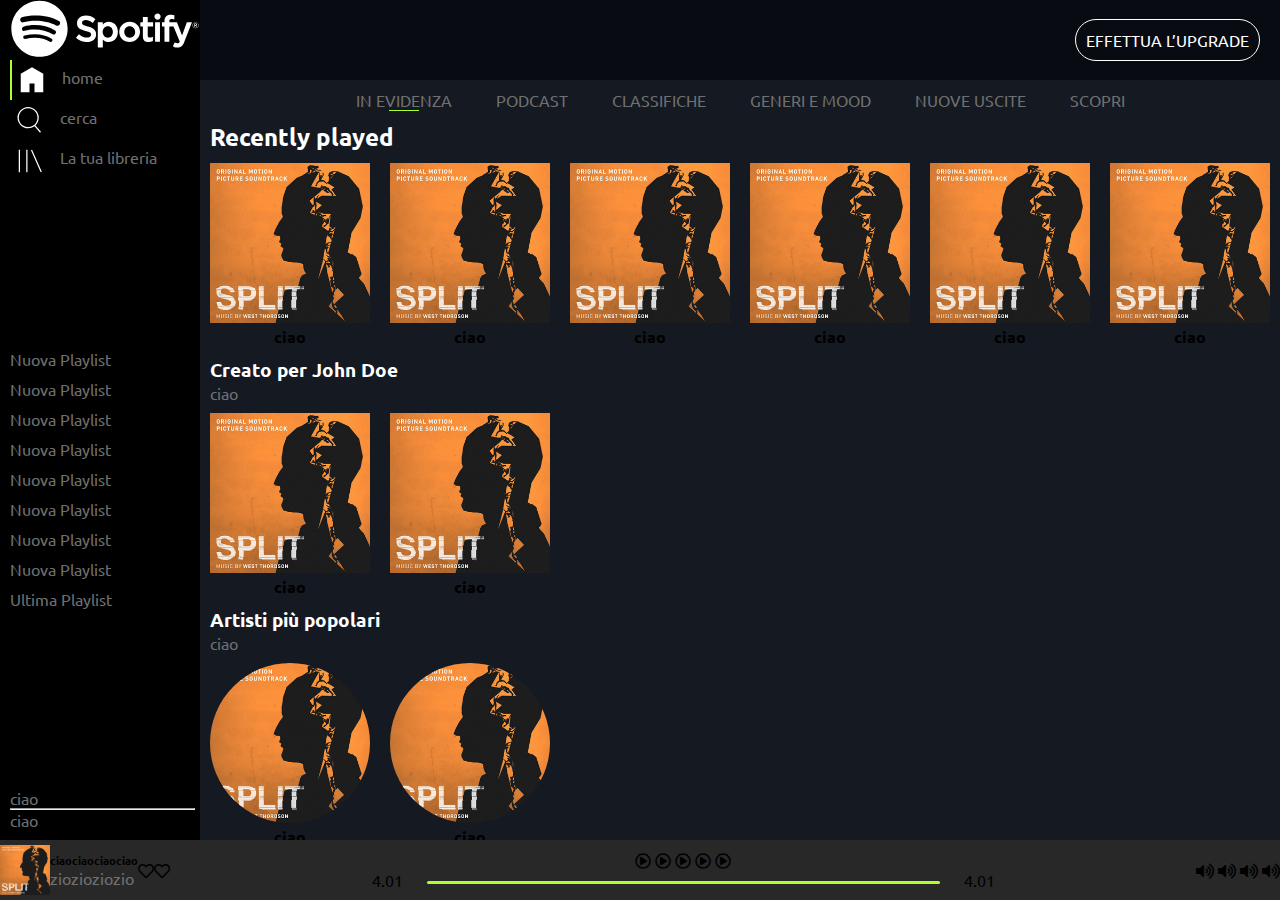
==== index.html @ a80a5cc1 "problem" ====
<!DOCTYPE html>
<html lang="en">
<head>
  <meta charset="UTF-8">
  <meta name="viewport" content="width=device-width, initial-scale=1.0">
  <link rel="preconnect" href="https://fonts.gstatic.com">
  <link href="https://fonts.googleapis.com/css2?family=Ubuntu:wght@300;400;700&display=swap" rel="stylesheet"> 
  <link rel="stylesheet" href="https://cdnjs.cloudflare.com/ajax/libs/font-awesome/5.15.1/css/all.min.css">
  <link rel="stylesheet" href="css/style.css">
  <title>Spotify Boolean</title>
</head>
<body>
  <div class="contenitore">
    <div class="main">

      <!-- box sx-->
        
      <aside class="box sx pad_l_10">

        <!--header box sx-->
        
        <div class="header-box-sx">
          <div class="logo-nav"><img src="img/logo.svg" alt="logobig"></div>
          <div class="logo-nav"><img src="img/logo-small.svg" alt="logomin"></div>
          <div class="logo-nav"><img src="img/home.svg" alt="home"><span class="pad_l_10">home</span></div>
          <div class="logo-nav"><img src="img/search.svg" alt="search"><span class="pad_l_10">cerca</span></div>
          <div class="logo-nav"><img src="img/libreria.svg" alt="libreria"><span class="pad_l_10">La tua libreria</span></div>
        </div>

        <!--main box sx-->
        
        <div class="main-box-sx">
          <ul>
            <li><a href="#"></a>Nuova Playlist</li>
            <li><a href="#"></a>Nuova Playlist</li>
            <li><a href="#"></a>Nuova Playlist</li>
            <li><a href="#"></a>Nuova Playlist</li>
            <li><a href="#"></a>Nuova Playlist</li>
            <li><a href="#"></a>Nuova Playlist</li>
            <li><a href="#"></a>Nuova Playlist</li>
            <li><a href="#"></a>Nuova Playlist</li>
            <li><a href="#"></a>Ultima Playlist</li>

          </ul>
        </div>

        <!--footer box sx-->
        
        <div class="footer-box-sx">
          <p>ciao</p>
          <hr>
          <p>ciao</p>
        </div>
      </aside>

        <!-- box dx-->
        
      <div class="box dx">
        <div class="header-upgrade uppercase">
          <a class="btn-big" href="#">effettua l&rsquo;upgrade</a>
        </div>
        <div class="main-contenuti">
    <!--++++++++++++++++++++++++++++++
          section in evidenza
    ++++++++++++++++++++++++++++++-->
          <section id="in-evidenza">
              <ul class="text-center">
                <li><a class="uppercase" href="#">in evidenza</a></li>
                <li><a class="uppercase" href="#">podcast</a></li>
                <li><a class="uppercase" href="#">classifiche</a></li>
                <li><a class="uppercase" href="#">generi e mood</a></li>
                <li><a class="uppercase" href="#">nuove uscite</a></li>
                <li><a class="uppercase" href="#">scopri</a></li>
              </ul>
          </section>
    <!--++++++++++++++++++++++++++++++
          section recently
    ++++++++++++++++++++++++++++++-->
          <section id="recenti">
            <h2>Recently played</h2>
            <div id="recently">
                <div class="etichetta"><img src="img/split.jpeg" alt="split"><h4 class="text-center">ciao</h4></div>
                <div class="etichetta"><img src="img/split.jpeg" alt="split"><h4 class="text-center">ciao</h4></div>
                <div class="etichetta"><img src="img/split.jpeg" alt="split"><h4 class="text-center">ciao</h4></div>
                <div class="etichetta"><img src="img/split.jpeg" alt="split"><h4 class="text-center">ciao</h4></div>
                <div class="etichetta"><img src="img/split.jpeg" alt="split"><h4 class="text-center">ciao</h4></div>
                <div class="etichetta"><img src="img/split.jpeg" alt="split"><h4 class="text-center">ciao</h4></div>
            </div>
          </section>
    <!--++++++++++++++++++++++++++++++
          section creato per te
    ++++++++++++++++++++++++++++++-->
          <section id="creato">
            <h3>Creato per John Doe</h3>
            <p class="pad_l_10">ciao</p>
            <div id="creato-per-te">
              <div class="customized"><img src="img/split.jpeg" alt="split"><h4 class="text-center">ciao</h4></div>
              <div class="customized"><img src="img/split.jpeg" alt="split"><h4 class="text-center">ciao</h4></div>
            </div>
          </section>
    <!--++++++++++++++++++++++++++++++
          section popolari
    ++++++++++++++++++++++++++++++-->
          <section id="popolari">
            <h3>Artisti più popolari</h3>
            <p class="pad_l_10">ciao</p>
            <div id="piu-popolari">
              <div class="popular"><img src="img/split.jpeg" alt="split"><h4 class="text-center">ciao</h4></div>
              <div class="popular"><img src="img/split.jpeg" alt="split"><h4 class="text-center">ciao</h4></div>
            </div>
          </section>
        </div>
      </div>
    </div>
    <div class="footer">
      <div class="elements">
        <div class="miniature"><img src="img/split.jpeg" alt="splitminiature"></div>
        <div class="miniature"><h6>ciaociaociaociao</h6><p>ziozioziozio</p></div>
        <div class="miniature">
          <span><i class="far fa-heart"></i></span>
          <span><i class="far fa-heart"></i></span>
        </div>
      </div>
      <div class="elements">
        <div id="row-up">
          <audio controls autoplay id="myAudio" loop class="audio">		
            <source src="music/Maria.m4a" type="audio/mpeg">
              Your browser does not support the audio element.
          </audio>
          <span><i class="far fa-play-circle"></i></span>
          <span><i class="far fa-play-circle"></i></span>
          <span><i class="far fa-play-circle"></i></span>
          <span><i class="far fa-play-circle"></i></span>
          <span><i class="far fa-play-circle"></i></span>
        </div>
        <div id="row-down">
          <span>4.01</span>
          <span class="barra"></span>
          <span>4.01</span>
        </div>
      </div>
      <div class="elements">
        <span><i class="fas fa-volume-up"></i></span>
        <span><i class="fas fa-volume-up"></i></span>
        <span><i class="fas fa-volume-up"></i></span>
        <span><i class="fas fa-volume-up"></i></span>
      </div>
    </div>
  </div>
</body>
</html>
---- css/style.css ----
*{
  margin: 0;
  padding: 0;
  box-sizing: border-box;
}

body{
  font-family: 'Ubuntu', sans-serif;
}

h2,
h3{
  padding-left: 10px;
  color: white;
}

p{
  color: #707070;
}

#myAudio{
  display: none;
}

/*classi riutilizzabili*/

.bg-blue{
  background-color: lightskyblue;
}

.bg-green{
  background-color: lightgreen;
}

.uppercase{
  text-transform: uppercase;
}

.text-center{
  text-align: center;
}

.pad_l_10{
  padding-left: 10px;
}

.col_white{
  color: white;
}

/*contenitore*/

.contenitore{
  height: 100vh;
  width: 100%;
  background-color: red;
  overflow: hidden;
}

/*main*/

.main{
  height: calc(100% - 60px);
}

.main:after{
  content: '';
  display: table;
  clear: both;
}

/*box*/

.box{
  width: 200px;
}

.box:last-child{
  width: calc(100% - 200px);
}

.sx,
.dx{
  float: left;
}

/*aside box sx*/

aside{
  display: flex;
  flex-direction: column;
  justify-content: space-between;
  height: 100%;
  background-color: #000000;
  color: #707070
}

.sx ul li{
  padding: 5px 0;
  list-style: none;
}

.main-box-sx{
  min-height: 150px;
  padding-top: 5px;
  padding-bottom: 5px;
}

.main-box-sx ul{
  height: 100%;
  overflow-y: auto;
}

.logo-nav:nth-child(3){
  border-left: 2px solid #adff2f;
}

.logo-nav:not(:first-child)>img{
  width: 30px;
  vertical-align: middle;
  margin: 5px;
}

.logo-nav:nth-child(2){
  display: none;
}

.footer-box-sx{
  padding: 10px 5px 10px 0;
}
/*box dx*/

.dx{
  height: 100%;
  overflow-y: scroll;
}

.header-upgrade{
  height: 80px;
  width: calc(100% - 200px);
  background-color: #080b12;
  text-align: right;
  line-height: 80px;
  position: fixed;
  z-index: 1;

}

.btn-big{
  border-radius: 30px;
  border: 1px solid white;
  padding: 10px;
  margin-right: 20px;
  text-decoration: none;
  color: white;
}

.main-contenuti{
  margin-top: 80px;
  width: 100%;
  background-color: #141922;
}

/*section in evidenza*/

#in-evidenza ul li{
  display: inline-block;
  padding: 10px 20px;
}

#in-evidenza ul li a{
  color: #707070;
  text-decoration: none;
}

#in-evidenza ul li:first-child::after{
  content: "";
  display: block;
  margin: auto;
  width: 30px;
  background-color: #adff2f;
  height: 1px;
}

/*section recently*/

#recently{
  display: flex;
  flex-wrap: wrap;
}

.etichetta{
  padding: 10px;
  width: calc(100% / 6);
}

.etichetta img{
  width: 100%;
}

/*section creato per te*/

#creato-per-te{
  display: flex;
}

.customized{
  width: calc(100% / 6);
  padding: 10px;
}

.customized img{
  width: 100%;
}

/*section popolari*/

#piu-popolari{
  display: flex;
}

.popular{
  width: calc(100% / 6);
  padding: 10px;
}

.popular img{
  width: 100%;
  border-radius: 50%;
}

/*footer*/

.footer{
  height: 60px;
  background-color: #282828;
  width: 100%;
  position: fixed;
  left: 0;
  bottom: 0;
  display: flex;
  justify-content: space-between;
  align-items: center;
}

.elements:first-child{
  display: flex;
  align-items: center;
}

.elements .miniature{
  flex-basis: calc(100% / 3);
  align-items: center;
}

.miniature:first-child,
.miniature:last-child{
  display: flex;
  justify-content: center;
  align-items: center;
}

.elements img{
  width: 50px;
}

.elements:nth-child(2){
  flex-grow: 1;
  text-align: center;
}

#row-up,
#row-down{
  width: 100%;
}

#row-down span{
  display: inline-block;
  padding: 0 20px;
}

.barra{
  content: "";
  display: block;
  margin: auto;
  width: 50%;
  background-color: #adff2f;
  height: 3px;
  border-radius: 10px;
  vertical-align: middle;
}

/*media screen smartphone*/

@media screen and (max-width: 578px) {

  .box:first-child{
    width: 50px;
  }

  .logo-nav:nth-child(3){
    border: none;
  }

  .footer-box-sx hr{
    display: none;
  }

  .header-upgrade{
  width: 100%;
  padding-right: 50px;
  }

  .box:last-child{
    width: calc(100% - 50px);
  }

  .header-box-sx .logo-nav span,
  .logo-nav:first-child img{
    display: none;
  }

  .main-box-sx{
    display: none;
  }

  .logo-nav:nth-child(2){
    display: block;
  }

  #in-evidenza ul li{
    width: calc(100% / 4 - 20px);
  }  

  .etichetta,
  .customized,
  .popular{
    width: calc(100% / 2);
  }
}

/*media screen sm*/

@media screen and (min-width: 579px) and (max-width: 991px){

  .etichetta,
  .customized,
  .popular{
    width: calc(100% / 2);
  }

  #in-evidenza ul li{
    width: calc(100% / 3 - 20px);
  }
}

/*media screen md*/

@media screen and (min-width: 992px) and (max-width: 1199px){
  
  .etichetta,
  .customized,
  .popular{
    width: calc(100% / 4);
  }

  #in-evidenza ul li{
    width: calc(100% / 5 - 20px);
  }
}
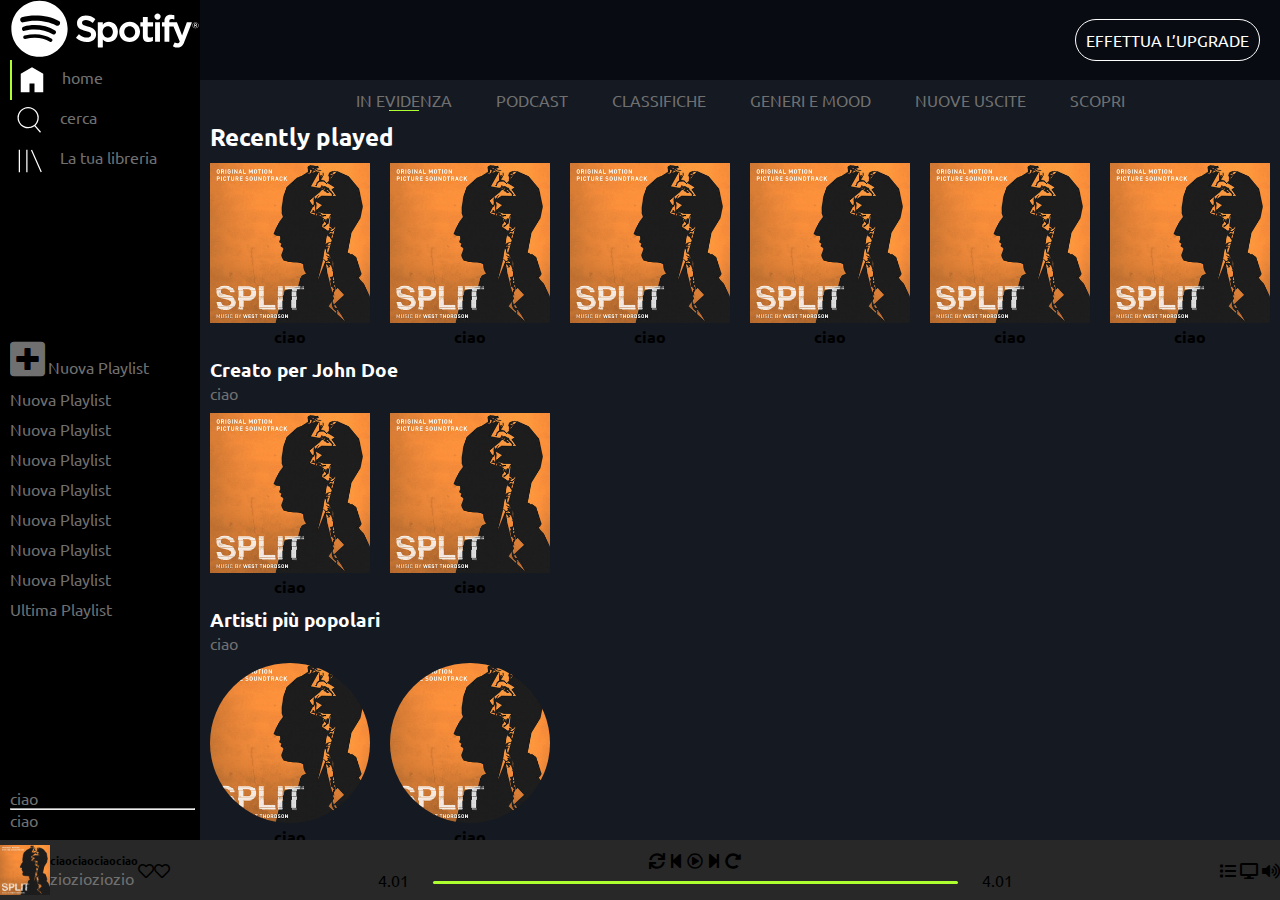
==== commit 249dd4f2: "add footer font" ====
--- a/index.html
+++ b/index.html
@@ -31,15 +31,15 @@
         
         <div class="main-box-sx">
           <ul>
-            <li><a href="#"></a>Nuova Playlist</li>
-            <li><a href="#"></a>Nuova Playlist</li>
-            <li><a href="#"></a>Nuova Playlist</li>
-            <li><a href="#"></a>Nuova Playlist</li>
-            <li><a href="#"></a>Nuova Playlist</li>
-            <li><a href="#"></a>Nuova Playlist</li>
-            <li><a href="#"></a>Nuova Playlist</li>
-            <li><a href="#"></a>Nuova Playlist</li>
-            <li><a href="#"></a>Ultima Playlist</li>
+            <li><a href="#"><i id="big" class="fas fa-plus-square"></i>Nuova Playlist</a></li>
+            <li><a href="#">Nuova Playlist</a></li>
+            <li><a href="#">Nuova Playlist</a></li>
+            <li><a href="#">Nuova Playlist</a></li>
+            <li><a href="#">Nuova Playlist</a></li>
+            <li><a href="#">Nuova Playlist</a></li>
+            <li><a href="#">Nuova Playlist</a></li>
+            <li><a href="#">Nuova Playlist</a></li>
+            <li><a href="#">Ultima Playlist</a></li>
 
           </ul>
         </div>
@@ -123,15 +123,11 @@
       </div>
       <div class="elements">
         <div id="row-up">
-          <audio controls autoplay id="myAudio" loop class="audio">		
-            <source src="music/Maria.m4a" type="audio/mpeg">
-              Your browser does not support the audio element.
-          </audio>
+          <span><i class="fas fa-sync"></i></span>
+          <span><i class="fas fa-step-backward"></i></span>
           <span><i class="far fa-play-circle"></i></span>
-          <span><i class="far fa-play-circle"></i></span>
-          <span><i class="far fa-play-circle"></i></span>
-          <span><i class="far fa-play-circle"></i></span>
-          <span><i class="far fa-play-circle"></i></span>
+          <span><i class="fas fa-step-forward"></i></span>
+          <span><i class="fas fa-redo-alt"></i></span>
         </div>
         <div id="row-down">
           <span>4.01</span>
@@ -140,10 +136,10 @@
         </div>
       </div>
       <div class="elements">
+        <span><i class="fas fa-list"></i></span>
+        <span><i class="fas fa-desktop"></i></span>
         <span><i class="fas fa-volume-up"></i></span>
-        <span><i class="fas fa-volume-up"></i></span>
-        <span><i class="fas fa-volume-up"></i></span>
-        <span><i class="fas fa-volume-up"></i></span>
+        <span class="barra-volume"></span>
       </div>
     </div>
   </div>
--- a/css/style.css
+++ b/css/style.css
@@ -16,10 +16,6 @@
 
 p{
   color: #707070;
-}
-
-#myAudio{
-  display: none;
 }
 
 /*classi riutilizzabili*/
@@ -109,6 +105,11 @@
 .main-box-sx ul{
   height: 100%;
   overflow-y: auto;
+}
+
+.main-box-sx ul li:first-child #big{
+  font-size: 40px;
+  padding-right: 3px;
 }
 
 .logo-nav:nth-child(3){
@@ -168,7 +169,8 @@
   padding: 10px 20px;
 }
 
-#in-evidenza ul li a{
+#in-evidenza ul li a,
+.main-box-sx ul li a{
   color: #707070;
   text-decoration: none;
 }
@@ -281,7 +283,6 @@
 
 .barra{
   content: "";
-  display: block;
   margin: auto;
   width: 50%;
   background-color: #adff2f;
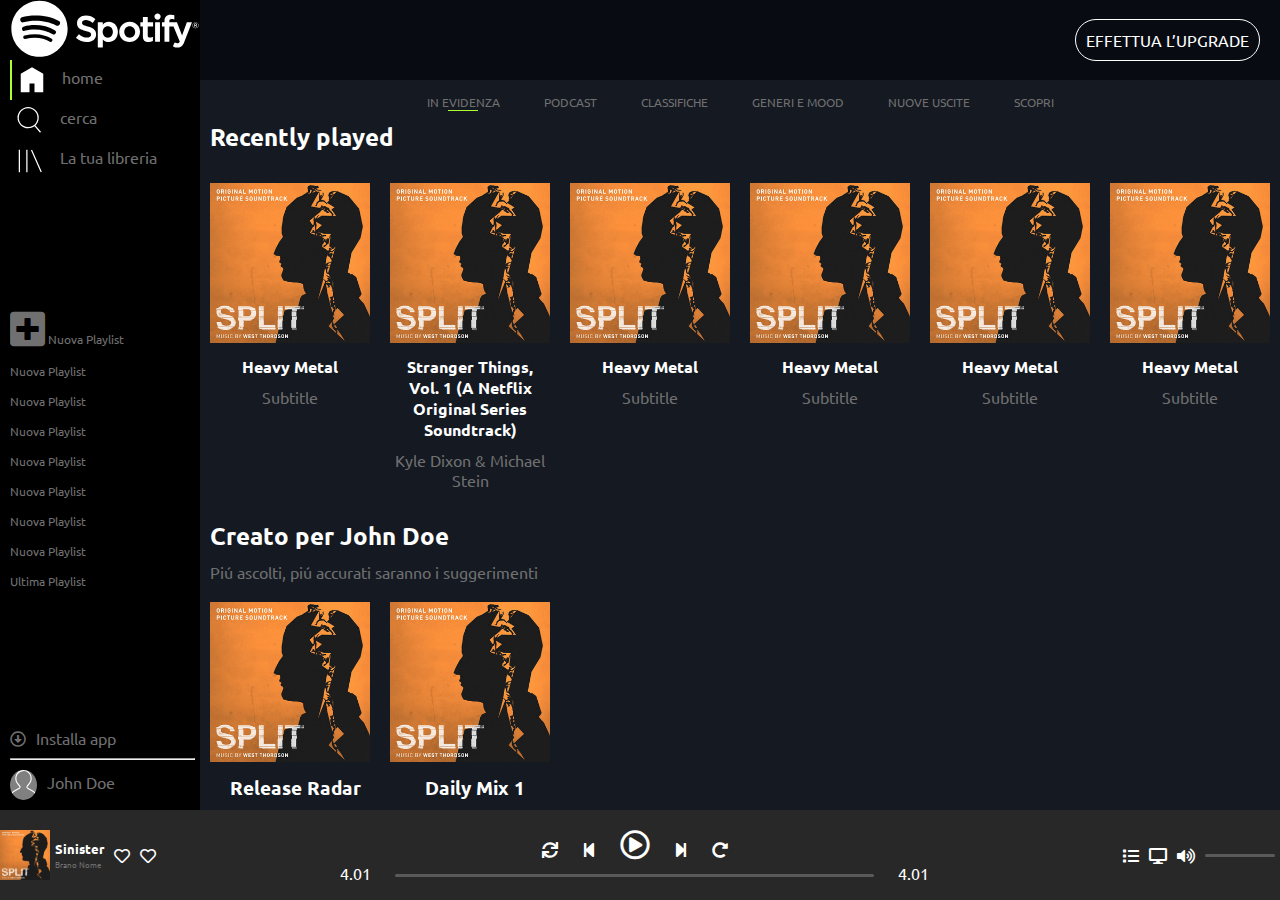
==== commit 36d16031: "Finish" ====
--- a/index.html
+++ b/index.html
@@ -4,6 +4,7 @@
   <meta charset="UTF-8">
   <meta name="viewport" content="width=device-width, initial-scale=1.0">
   <link rel="preconnect" href="https://fonts.gstatic.com">
+  <link rel="shortcut icon" href="img/favicon.ico" type="image/x-icon">
   <link href="https://fonts.googleapis.com/css2?family=Ubuntu:wght@300;400;700&display=swap" rel="stylesheet"> 
   <link rel="stylesheet" href="https://cdnjs.cloudflare.com/ajax/libs/font-awesome/5.15.1/css/all.min.css">
   <link rel="stylesheet" href="css/style.css">
@@ -47,9 +48,9 @@
         <!--footer box sx-->
         
         <div class="footer-box-sx">
-          <p>ciao</p>
+          <div class="app"><i class="far fa-arrow-alt-circle-down"></i><span class="pad_l_10">Installa app</span></div>
           <hr>
-          <p>ciao</p>
+            <img src="img/profile.svg" alt="immagine-profilo"><span class="pad_l_10">John Doe</span>
         </div>
       </aside>
 
@@ -64,68 +65,112 @@
           section in evidenza
     ++++++++++++++++++++++++++++++-->
           <section id="in-evidenza">
-              <ul class="text-center">
-                <li><a class="uppercase" href="#">in evidenza</a></li>
-                <li><a class="uppercase" href="#">podcast</a></li>
-                <li><a class="uppercase" href="#">classifiche</a></li>
-                <li><a class="uppercase" href="#">generi e mood</a></li>
-                <li><a class="uppercase" href="#">nuove uscite</a></li>
-                <li><a class="uppercase" href="#">scopri</a></li>
-              </ul>
+            <ul class="text-center">
+              <li><a class="uppercase" href="#">in evidenza</a></li>
+              <li><a class="uppercase" href="#">podcast</a></li>
+              <li><a class="uppercase" href="#">classifiche</a></li>
+              <li><a class="uppercase" href="#">generi e mood</a></li>
+              <li><a class="uppercase" href="#">nuove uscite</a></li>
+              <li><a class="uppercase" href="#">scopri</a></li>
+            </ul>
           </section>
     <!--++++++++++++++++++++++++++++++
           section recently
     ++++++++++++++++++++++++++++++-->
           <section id="recenti">
             <h2>Recently played</h2>
-            <div id="recently">
-                <div class="etichetta"><img src="img/split.jpeg" alt="split"><h4 class="text-center">ciao</h4></div>
-                <div class="etichetta"><img src="img/split.jpeg" alt="split"><h4 class="text-center">ciao</h4></div>
-                <div class="etichetta"><img src="img/split.jpeg" alt="split"><h4 class="text-center">ciao</h4></div>
-                <div class="etichetta"><img src="img/split.jpeg" alt="split"><h4 class="text-center">ciao</h4></div>
-                <div class="etichetta"><img src="img/split.jpeg" alt="split"><h4 class="text-center">ciao</h4></div>
-                <div class="etichetta"><img src="img/split.jpeg" alt="split"><h4 class="text-center">ciao</h4></div>
+            <div id="recently" class="m_tb_20">
+              <div class="etichetta text-center capitalize">
+                <img src="img/split.jpeg" alt="split">
+                <h4 class="col_white p_10">heavy metal</h4>
+                <p>subtitle</p>
+              </div>
+              <div class="etichetta text-center capitalize">
+                <img src="img/split.jpeg" alt="split">
+                <h4 class="col_white p_10">stranger things, vol. 1 (a netflix original series soundtrack)</h4>
+                <p>kyle dixon &amp; michael stein</p>
+              </div>
+              <div class="etichetta text-center capitalize">
+                <img src="img/split.jpeg" alt="split">
+                <h4 class="col_white p_10">heavy metal</h4>
+                <p>subtitle</p>
+              </div>
+              <div class="etichetta text-center capitalize">
+                <img src="img/split.jpeg" alt="split">
+                <h4 class="col_white p_10">heavy metal</h4>
+                <p>subtitle</p>
+              </div>
+              <div class="etichetta text-center capitalize">
+                <img src="img/split.jpeg" alt="split">
+                <h4 class="col_white p_10">heavy metal</h4>
+                <p>subtitle</p>
+              </div>
+              <div class="etichetta text-center capitalize">
+                <img src="img/split.jpeg" alt="split">
+                <h4 class="col_white p_10">heavy metal</h4>
+                <p>subtitle</p>
+              </div>
             </div>
           </section>
     <!--++++++++++++++++++++++++++++++
           section creato per te
     ++++++++++++++++++++++++++++++-->
-          <section id="creato">
-            <h3>Creato per John Doe</h3>
-            <p class="pad_l_10">ciao</p>
+          <section id="creato" class="m_tb_20">
+            <h2>Creato per John Doe</h2>
+            <p class="pad_l_10 m_tb_10">Pi&uacute; ascolti, pi&uacute; accurati saranno i suggerimenti</p>
             <div id="creato-per-te">
-              <div class="customized"><img src="img/split.jpeg" alt="split"><h4 class="text-center">ciao</h4></div>
-              <div class="customized"><img src="img/split.jpeg" alt="split"><h4 class="text-center">ciao</h4></div>
+              <div class="customized text-center capitalize">
+                <img src="img/split.jpeg" alt="split">
+                <h3 class="text-center col_white m_tb_10">release radar</h3>
+              </div>
+              <div class="customized text-center capitalize">
+                <img src="img/split.jpeg" alt="split">
+                <h3 class="text-center col_white m_tb_10">daily mix 1</h3>
+              </div>
             </div>
           </section>
     <!--++++++++++++++++++++++++++++++
           section popolari
     ++++++++++++++++++++++++++++++-->
           <section id="popolari">
-            <h3>Artisti più popolari</h3>
-            <p class="pad_l_10">ciao</p>
+            <h2>Artisti più popolari</h2>
+            <p class="pad_l_10 m_tb_10">Pi&uacute; ascolti, pi&uacute; accurati saranno i suggerimenti</p>
             <div id="piu-popolari">
-              <div class="popular"><img src="img/split.jpeg" alt="split"><h4 class="text-center">ciao</h4></div>
-              <div class="popular"><img src="img/split.jpeg" alt="split"><h4 class="text-center">ciao</h4></div>
+              <div class="popular text-center capitalize">
+                <img src="img/split.jpeg" alt="split">
+                <h3 class="text-center col_white m_tb_10">daily mix 1</h3>
+              </div>
+              <div class="popular text-center capitalize">
+                <img src="img/split.jpeg" alt="split">
+                <h3 class="text-center col_white m_tb_10">daily mix 1</h3>
+              </div>
             </div>
           </section>
         </div>
       </div>
     </div>
+
+    <!-- footer -->
+    
     <div class="footer">
       <div class="elements">
-        <div class="miniature"><img src="img/split.jpeg" alt="splitminiature"></div>
-        <div class="miniature"><h6>ciaociaociaociao</h6><p>ziozioziozio</p></div>
         <div class="miniature">
-          <span><i class="far fa-heart"></i></span>
-          <span><i class="far fa-heart"></i></span>
+          <img src="img/split.jpeg" alt="splitminiature">
+        </div>
+        <div class="miniature capitalize">
+          <h5 class="col_white">sinister</h5>
+          <p>brano nome</p>
+        </div>
+        <div class="miniature">
+          <span class="pad_l_10"><i class="far fa-heart"></i></span>
+          <span class="pad_l_10"><i class="far fa-heart"></i></span>
         </div>
       </div>
       <div class="elements">
-        <div id="row-up">
+        <div id="row-up" class="col_white">
           <span><i class="fas fa-sync"></i></span>
           <span><i class="fas fa-step-backward"></i></span>
-          <span><i class="far fa-play-circle"></i></span>
+          <span class="font-big"><i class="far fa-play-circle"></i></span>
           <span><i class="fas fa-step-forward"></i></span>
           <span><i class="fas fa-redo-alt"></i></span>
         </div>
@@ -136,10 +181,10 @@
         </div>
       </div>
       <div class="elements">
-        <span><i class="fas fa-list"></i></span>
-        <span><i class="fas fa-desktop"></i></span>
-        <span><i class="fas fa-volume-up"></i></span>
-        <span class="barra-volume"></span>
+        <span class="pad_l_10"><i class="fas fa-list"></i></span>
+        <span class="pad_l_10"><i class="fas fa-desktop"></i></span>
+        <span class="pad_l_10"><i class="fas fa-volume-up"></i></span>
+        <span class="barra-volume pad_l_10"></span>
       </div>
     </div>
   </div>
--- a/css/style.css
+++ b/css/style.css
@@ -40,8 +40,28 @@
   padding-left: 10px;
 }
 
+.m_tb_10{
+  margin: 10px 0;
+}
+
+.m_tb_20{
+  margin: 20px 0;
+}
+
+.p_10{
+  padding: 10px;
+}
+
 .col_white{
   color: white;
+}
+
+.capitalize{
+  text-transform: capitalize;
+}
+
+.font-big{
+  font-size: 30px;
 }
 
 /*contenitore*/
@@ -56,7 +76,7 @@
 /*main*/
 
 .main{
-  height: calc(100% - 60px);
+  height: calc(100% - 90px);
 }
 
 .main:after{
@@ -129,6 +149,18 @@
 .footer-box-sx{
   padding: 10px 5px 10px 0;
 }
+
+.footer-box-sx hr{
+  margin: 10px 0;
+}
+
+ .footer-box-sx img{
+  height: 30px;
+  background-color: #808080;
+  border-radius: 50%;
+  vertical-align: middle;
+}
+
 /*box dx*/
 
 .dx{
@@ -144,7 +176,6 @@
   line-height: 80px;
   position: fixed;
   z-index: 1;
-
 }
 
 .btn-big{
@@ -156,6 +187,10 @@
   color: white;
 }
 
+.header-upgrade a:hover{
+  font-size: 20px;
+}
+
 .main-contenuti{
   margin-top: 80px;
   width: 100%;
@@ -173,6 +208,12 @@
 .main-box-sx ul li a{
   color: #707070;
   text-decoration: none;
+  font-size: 12px;
+}
+
+#in-evidenza ul li a:hover,
+.main-box-sx ul li a:hover{
+  color: white;
 }
 
 #in-evidenza ul li:first-child::after{
@@ -194,10 +235,31 @@
 .etichetta{
   padding: 10px;
   width: calc(100% / 6);
+  position: relative;
 }
 
 .etichetta img{
   width: 100%;
+}
+
+.etichetta:hover::after,
+.customized:hover::after,
+.popular:hover::after{
+  content: "\f144";
+  font-family: "Font Awesome 5 Free";
+  font-weight: 400;
+  position: absolute;
+  top: 40%;
+  left: 50%;
+  transform: translate(-50%, -50%);
+  font-size: 80px;
+  color: white;
+}
+
+.etichetta img:hover,
+.customized img:hover,
+.popular img:hover{
+ opacity: 0.5;
 }
 
 /*section creato per te*/
@@ -209,6 +271,7 @@
 .customized{
   width: calc(100% / 6);
   padding: 10px;
+  position: relative;
 }
 
 .customized img{
@@ -224,6 +287,7 @@
 .popular{
   width: calc(100% / 6);
   padding: 10px;
+  position: relative;
 }
 
 .popular img{
@@ -234,7 +298,7 @@
 /*footer*/
 
 .footer{
-  height: 60px;
+  height: 90px;
   background-color: #282828;
   width: 100%;
   position: fixed;
@@ -243,6 +307,7 @@
   display: flex;
   justify-content: space-between;
   align-items: center;
+  color: white;
 }
 
 .elements:first-child{
@@ -260,6 +325,11 @@
   display: flex;
   justify-content: center;
   align-items: center;
+  flex-grow: 1;
+}
+
+.miniature:first-child{
+  margin-right: 5px;
 }
 
 .elements img{
@@ -267,13 +337,21 @@
 }
 
 .elements:nth-child(2){
-  flex-grow: 1;
+  flex-grow: 2;
   text-align: center;
+}
+
+.footer p{
+  font-size: 8px;
 }
 
 #row-up,
 #row-down{
   width: 100%;
+}
+
+#row-up span{
+  padding: 0 10px;
 }
 
 #row-down span{
@@ -285,10 +363,26 @@
   content: "";
   margin: auto;
   width: 50%;
-  background-color: #adff2f;
+  background-color: #5a5a5a;
   height: 3px;
   border-radius: 10px;
   vertical-align: middle;
+}
+
+.elements:last-child{
+  display: flex;
+}
+
+.barra-volume{
+  content: "";
+  margin: auto;
+  width: 70px;
+  background-color: #5a5a5a;
+  height: 3px;
+  border-radius: 10px;
+  vertical-align: middle;
+  margin-left: 10px;
+  margin-right: 5px;
 }
 
 /*media screen smartphone*/
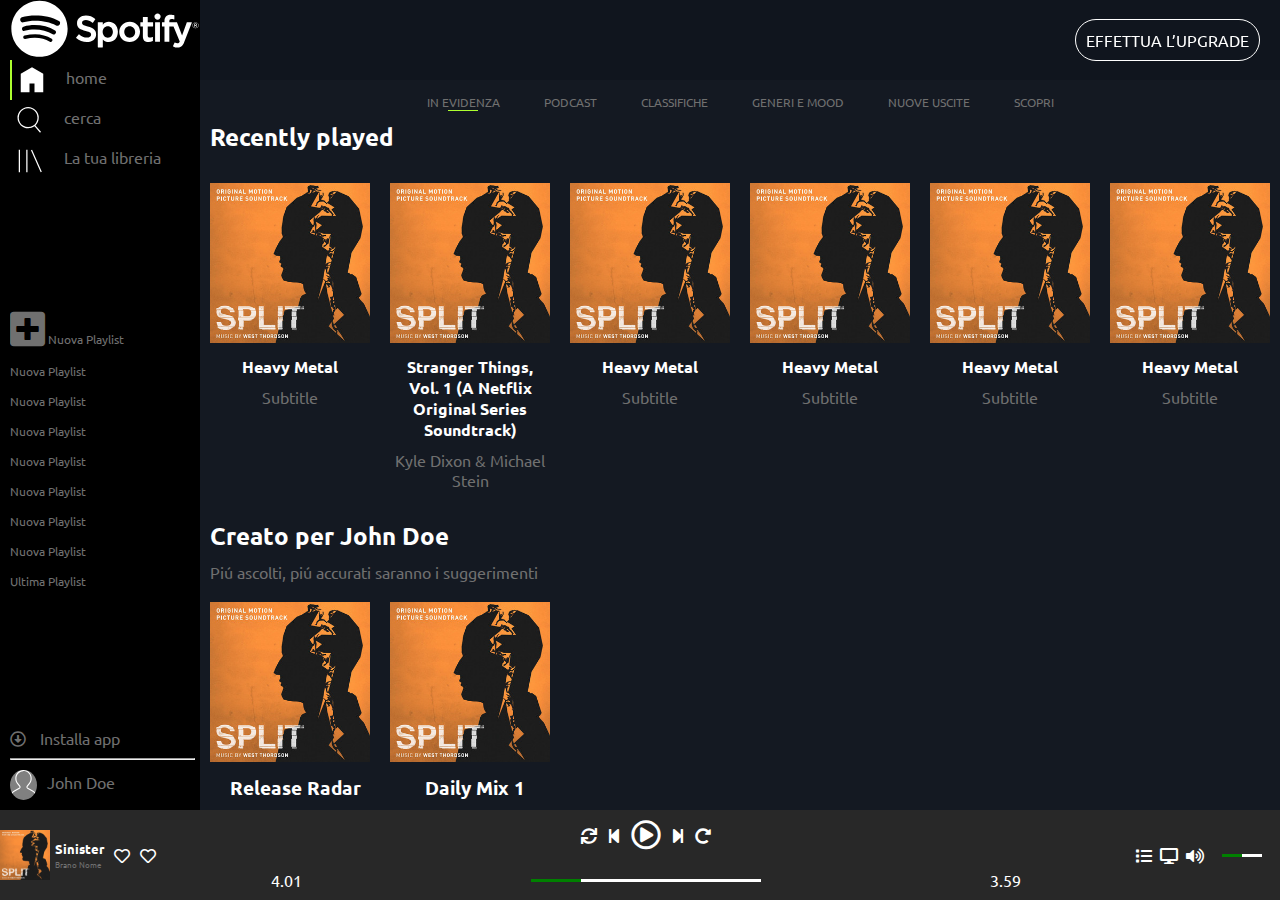
==== commit 4a1d3661: "now finish" ====
--- a/index.html
+++ b/index.html
@@ -21,11 +21,24 @@
         <!--header box sx-->
         
         <div class="header-box-sx">
-          <div class="logo-nav"><img src="img/logo.svg" alt="logobig"></div>
-          <div class="logo-nav"><img src="img/logo-small.svg" alt="logomin"></div>
-          <div class="logo-nav"><img src="img/home.svg" alt="home"><span class="pad_l_10">home</span></div>
-          <div class="logo-nav"><img src="img/search.svg" alt="search"><span class="pad_l_10">cerca</span></div>
-          <div class="logo-nav"><img src="img/libreria.svg" alt="libreria"><span class="pad_l_10">La tua libreria</span></div>
+          <div class="logo-nav">
+            <img src="img/logo.svg" alt="logobig">
+          </div>
+          <div class="logo-nav">
+            <img src="img/logo-small.svg" alt="logomin">
+          </div>
+          <div class="logo-nav">
+            <img src="img/home.svg" alt="home">
+            <span class="pad_l_10">home</span>
+          </div>
+          <div class="logo-nav">
+            <img src="img/search.svg" alt="search">
+            <span class="pad_l_10">cerca</span>
+          </div>
+          <div class="logo-nav">
+            <img src="img/libreria.svg" alt="libreria">
+            <span class="pad_l_10">La tua libreria</span>
+          </div>
         </div>
 
         <!--main box sx-->
@@ -48,7 +61,10 @@
         <!--footer box sx-->
         
         <div class="footer-box-sx">
-          <div class="app"><i class="far fa-arrow-alt-circle-down"></i><span class="pad_l_10">Installa app</span></div>
+          <div class="app">
+            <i class="far fa-arrow-alt-circle-down"></i>
+            <span class="pad_l_10">Installa app</span>
+          </div>
           <hr>
             <img src="img/profile.svg" alt="immagine-profilo"><span class="pad_l_10">John Doe</span>
         </div>
@@ -167,24 +183,32 @@
         </div>
       </div>
       <div class="elements">
-        <div id="row-up" class="col_white">
-          <span><i class="fas fa-sync"></i></span>
-          <span><i class="fas fa-step-backward"></i></span>
-          <span class="font-big"><i class="far fa-play-circle"></i></span>
-          <span><i class="fas fa-step-forward"></i></span>
-          <span><i class="fas fa-redo-alt"></i></span>
-        </div>
+        <ul id="row-up">
+          <li><i class="fas fa-sync"></i></li>
+          <li><i class="fas fa-step-backward"></i></li>
+          <li class="font-big"><i class="far fa-play-circle"></i></li>
+          <li><i class="fas fa-step-forward"></i></li>
+          <li><i class="fas fa-redo-alt"></i></li>
+        </ul>
         <div id="row-down">
-          <span>4.01</span>
-          <span class="barra"></span>
-          <span>4.01</span>
+          <div class="tempo">4.01</div>
+            <div class="ciao">
+              <div class="barra-tempo">
+                <div class="barra"></div>
+              </div>
+            </div>
+            <div class="tempo-rim">3.59</div>
         </div>
       </div>
       <div class="elements">
-        <span class="pad_l_10"><i class="fas fa-list"></i></span>
-        <span class="pad_l_10"><i class="fas fa-desktop"></i></span>
-        <span class="pad_l_10"><i class="fas fa-volume-up"></i></span>
-        <span class="barra-volume pad_l_10"></span>
+        <div class="lello"><i class="fas fa-list"></i></div>
+        <div class="lello"><i class="fas fa-desktop"></i></div>
+        <div class="lello"><i class="fas fa-volume-up"></i></div>
+        <div class="lello volume">
+          <div class="barra-volume-totale">
+            <div class="barra-volume"></div>
+          </div>
+        </div>
       </div>
     </div>
   </div>
--- a/css/style.css
+++ b/css/style.css
@@ -69,7 +69,7 @@
 .contenitore{
   height: 100vh;
   width: 100%;
-  background-color: red;
+  background-color: #141922;
   overflow: hidden;
 }
 
@@ -171,7 +171,7 @@
 .header-upgrade{
   height: 80px;
   width: calc(100% - 200px);
-  background-color: #080b12;
+  background-color: #080b1241;
   text-align: right;
   line-height: 80px;
   position: fixed;
@@ -306,13 +306,19 @@
   bottom: 0;
   display: flex;
   justify-content: space-between;
-  align-items: center;
-  color: white;
-}
+  color: white;
+}
+
 
 .elements:first-child{
   display: flex;
   align-items: center;
+}
+
+.elements:last-child{
+  display: flex;
+  align-items: center;
+  justify-content: space-between;
 }
 
 .elements .miniature{
@@ -325,7 +331,6 @@
   display: flex;
   justify-content: center;
   align-items: center;
-  flex-grow: 1;
 }
 
 .miniature:first-child{
@@ -337,52 +342,72 @@
 }
 
 .elements:nth-child(2){
-  flex-grow: 2;
-  text-align: center;
+  display: flex;
+  flex-direction: column;
+  flex-grow: 1;
+}
+
+#row-up{
+  display: flex;
+  justify-content: center;
+  width: 100%;
+  margin: 5px 0;
+  height: 40px;
+  align-items: center;
+}
+
+ul#row-up li{
+  display: inline-block;
+  vertical-align: middle;
+  margin: 0 5px;
+}
+
+#row-down{
+  display: flex;
+  justify-content: space-around;
+  height: 40px;
+  align-items: center;
+}
+
+.barra-tempo{
+  content: '';
+  height: 3px;
+  width: 230px;
+  background-color: white;
+}
+
+.barra{
+  content: '';
+  height: 3px;
+  width: 50px;
+  background-color: green;
 }
 
 .footer p{
   font-size: 8px;
 }
 
-#row-up,
-#row-down{
-  width: 100%;
-}
-
-#row-up span{
-  padding: 0 10px;
-}
-
-#row-down span{
-  display: inline-block;
-  padding: 0 20px;
-}
-
-.barra{
-  content: "";
-  margin: auto;
-  width: 50%;
-  background-color: #5a5a5a;
+.volume{
+  display: flex;
+  width: 100%;
+}
+
+.elements .lello{
+  margin-right: 8px;
+  flex-basis: calc(100% /4 - 8px);
+}
+
+.elements .volume .barra-volume-totale{
   height: 3px;
-  border-radius: 10px;
-  vertical-align: middle;
-}
-
-.elements:last-child{
-  display: flex;
+  width: 40px;
+  background-color: white;
+  margin: 0 10px;
 }
 
 .barra-volume{
-  content: "";
-  margin: auto;
-  width: 70px;
-  background-color: #5a5a5a;
   height: 3px;
-  border-radius: 10px;
-  vertical-align: middle;
-  margin-left: 10px;
-  margin-right: 5px;
+  width: 20px;
+  background-color: green;
 }
 
 /*media screen smartphone*/
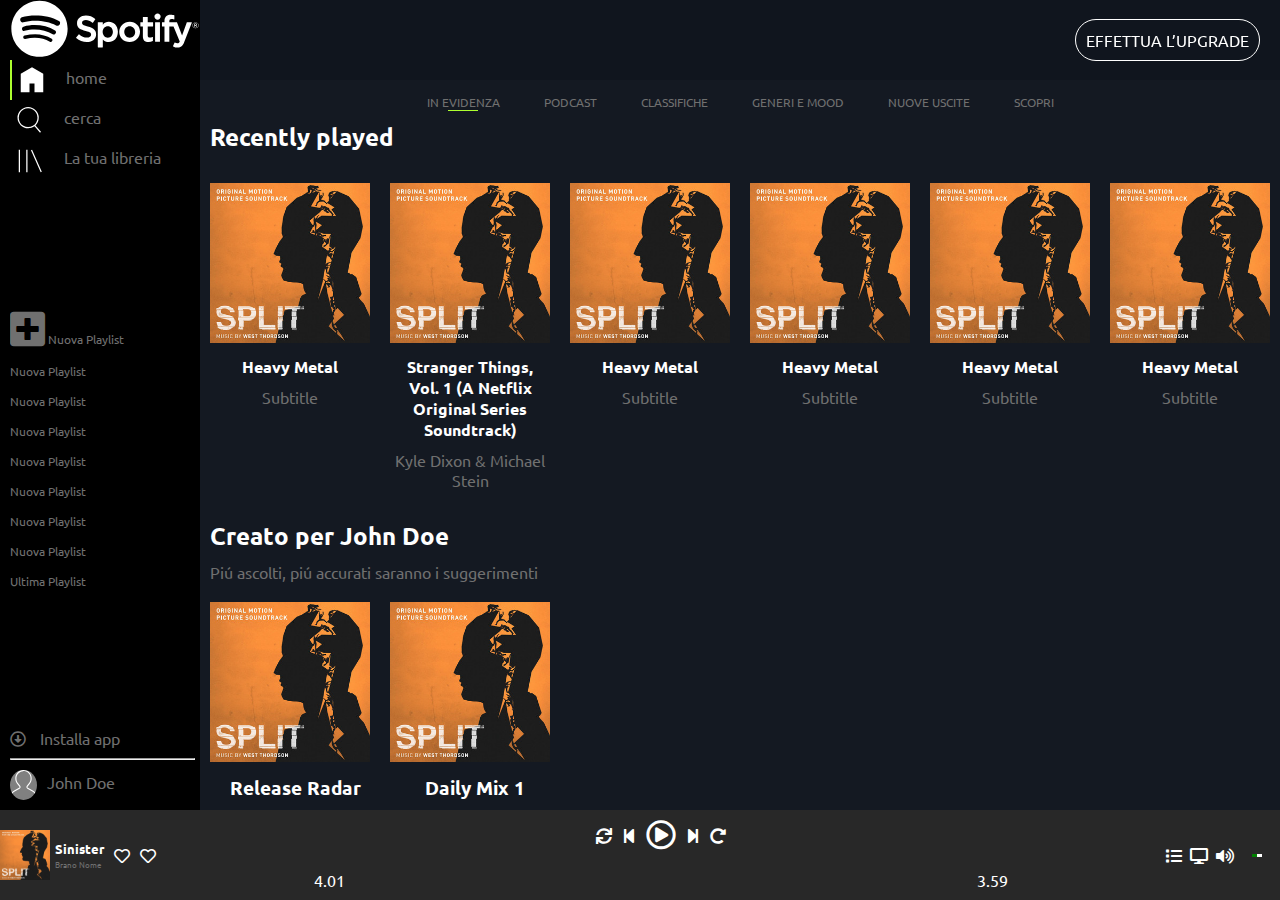
==== commit d6c7cdf2: "add hover missing" ====
--- a/index.html
+++ b/index.html
@@ -29,15 +29,15 @@
           </div>
           <div class="logo-nav">
             <img src="img/home.svg" alt="home">
-            <span class="pad_l_10">home</span>
+            <span class="pad_l_10 hover">home</span>
           </div>
           <div class="logo-nav">
             <img src="img/search.svg" alt="search">
-            <span class="pad_l_10">cerca</span>
+            <span class="pad_l_10 hover">cerca</span>
           </div>
           <div class="logo-nav">
             <img src="img/libreria.svg" alt="libreria">
-            <span class="pad_l_10">La tua libreria</span>
+            <span class="pad_l_10 hover">La tua libreria</span>
           </div>
         </div>
 
@@ -63,10 +63,10 @@
         <div class="footer-box-sx">
           <div class="app">
             <i class="far fa-arrow-alt-circle-down"></i>
-            <span class="pad_l_10">Installa app</span>
+            <span class="pad_l_10 hover">Installa app</span>
           </div>
           <hr>
-            <img src="img/profile.svg" alt="immagine-profilo"><span class="pad_l_10">John Doe</span>
+            <img src="img/profile.svg" alt="immagine-profilo"><span class="pad_l_10 hover">John Doe</span>
         </div>
       </aside>
 
--- a/css/style.css
+++ b/css/style.css
@@ -16,6 +16,11 @@
 
 p{
   color: #707070;
+}
+
+.hover:hover{
+  cursor: pointer;
+  color: white;
 }
 
 /*classi riutilizzabili*/
@@ -309,7 +314,6 @@
   color: white;
 }
 
-
 .elements:first-child{
   display: flex;
   align-items: center;
@@ -372,14 +376,14 @@
 .barra-tempo{
   content: '';
   height: 3px;
-  width: 230px;
+  max-width: 230px;
   background-color: white;
 }
 
 .barra{
   content: '';
   height: 3px;
-  width: 50px;
+  max-width: 30px;
   background-color: green;
 }
 
@@ -395,19 +399,42 @@
 .elements .lello{
   margin-right: 8px;
   flex-basis: calc(100% /4 - 8px);
+  width: 100%;
 }
 
 .elements .volume .barra-volume-totale{
   height: 3px;
-  width: 40px;
+  max-width: 40px;
+  min-width: 10px;
   background-color: white;
   margin: 0 10px;
 }
 
 .barra-volume{
   height: 3px;
-  width: 20px;
+  width: 50%;
   background-color: green;
+}
+
+@media screen and (max-height: 350px){
+
+  .header-upgrade .btn-big{
+    display: none;
+  }
+}
+
+
+
+@media screen and (max-width: 360px){
+
+  .footer .lello{
+    font-size: 10px;
+    flex-basis: calc(100% /3 - 8px);
+  }
+
+  .footer .elements:last-child .volume{
+    display: block;
+  }
 }
 
 /*media screen smartphone*/
@@ -436,7 +463,8 @@
   }
 
   .header-box-sx .logo-nav span,
-  .logo-nav:first-child img{
+  .logo-nav:first-child img,
+  .footer-box-sx span{
     display: none;
   }
 
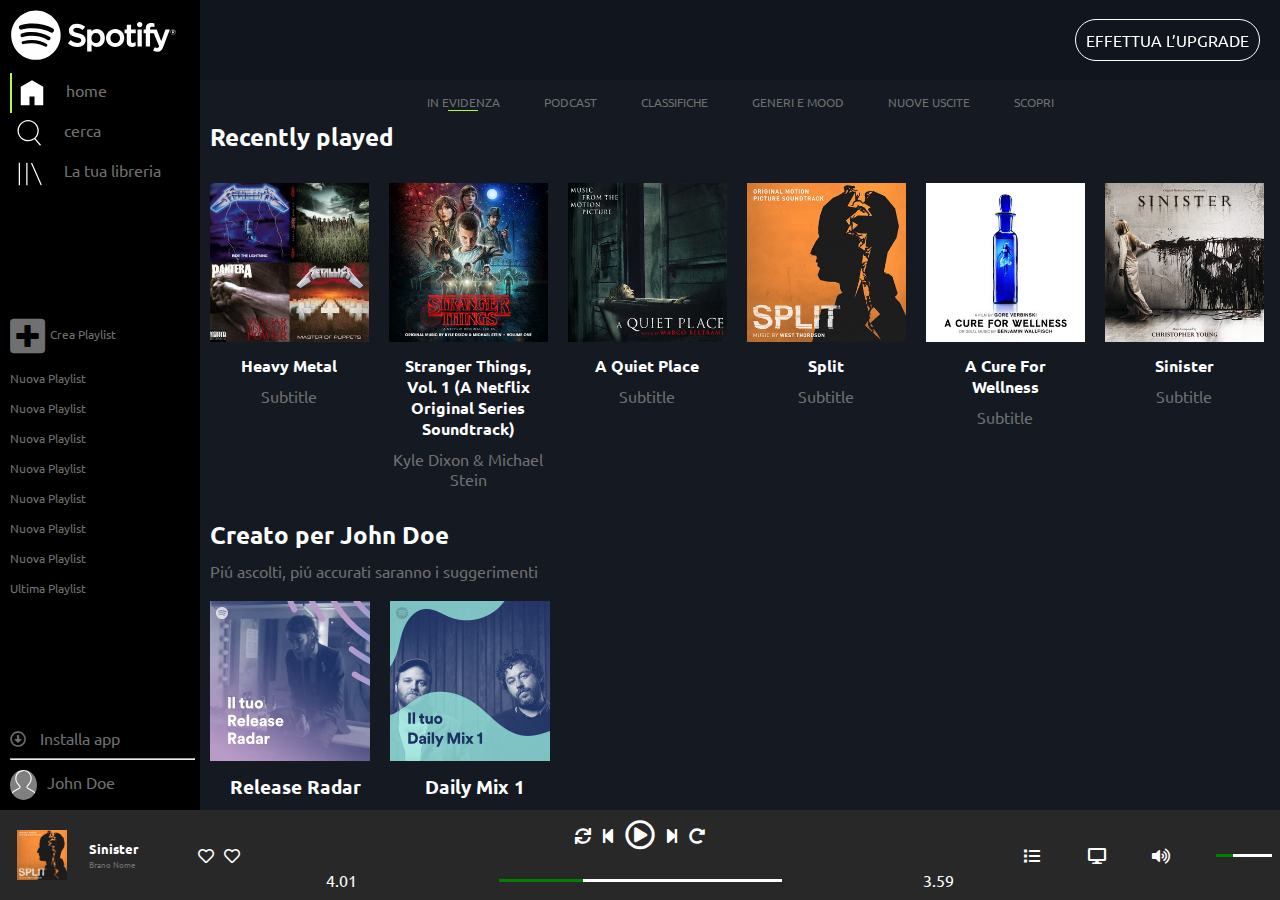
==== commit 03a81d05: "sistemazione layout e hover" ====
--- a/index.html
+++ b/index.html
@@ -45,7 +45,7 @@
         
         <div class="main-box-sx">
           <ul>
-            <li><a href="#"><i id="big" class="fas fa-plus-square"></i>Nuova Playlist</a></li>
+            <li><a href="#"><i id="big" class="fas fa-plus-square"></i>Crea Playlist</a></li>
             <li><a href="#">Nuova Playlist</a></li>
             <li><a href="#">Nuova Playlist</a></li>
             <li><a href="#">Nuova Playlist</a></li>
@@ -94,39 +94,67 @@
           section recently
     ++++++++++++++++++++++++++++++-->
           <section id="recenti">
+
             <h2>Recently played</h2>
+
             <div id="recently" class="m_tb_20">
-              <div class="etichetta text-center capitalize">
-                <img src="img/split.jpeg" alt="split">
+
+              <div class="etichetta text-center capitalize">
+                <div class="play">
+                  <img src="img/metal_lifting.jpg" alt="metal">
+                  <i class="far fa-play-circle"></i>
+                </div>
                 <h4 class="col_white p_10">heavy metal</h4>
                 <p>subtitle</p>
               </div>
-              <div class="etichetta text-center capitalize">
-                <img src="img/split.jpeg" alt="split">
-                <h4 class="col_white p_10">stranger things, vol. 1 (a netflix original series soundtrack)</h4>
-                <p>kyle dixon &amp; michael stein</p>
-              </div>
-              <div class="etichetta text-center capitalize">
-                <img src="img/split.jpeg" alt="split">
-                <h4 class="col_white p_10">heavy metal</h4>
-                <p>subtitle</p>
-              </div>
-              <div class="etichetta text-center capitalize">
-                <img src="img/split.jpeg" alt="split">
-                <h4 class="col_white p_10">heavy metal</h4>
-                <p>subtitle</p>
-              </div>
-              <div class="etichetta text-center capitalize">
-                <img src="img/split.jpeg" alt="split">
-                <h4 class="col_white p_10">heavy metal</h4>
-                <p>subtitle</p>
-              </div>
-              <div class="etichetta text-center capitalize">
-                <img src="img/split.jpeg" alt="split">
-                <h4 class="col_white p_10">heavy metal</h4>
-                <p>subtitle</p>
-              </div>
-            </div>
+
+              <div class="etichetta text-center capitalize">
+                <div class="play">
+                  <img src="img/stranger.jpeg" alt="stranger">
+                  <i class="far fa-play-circle"></i>
+                </div>
+                  <h4 class="col_white p_10">stranger things, vol. 1 (a netflix original series soundtrack)</h4>
+                  <p>kyle dixon &amp; michael stein</p>
+              </div>
+
+              <div class="etichetta text-center capitalize">
+                <div class="play">
+                  <i class="far fa-play-circle"></i>
+                  <img src="img/aquietplace.jpeg" alt="aquietplace">
+                </div>
+                <h4 class="col_white p_10">a quiet place</h4>
+                <p>subtitle</p>
+              </div>
+
+              <div class="etichetta text-center capitalize">
+                <div class="play">
+                  <i class="far fa-play-circle"></i>
+                  <img src="img/split.jpeg" alt="split">
+                </div>
+                <h4 class="col_white p_10">split</h4>
+                <p>subtitle</p>
+              </div>
+
+              <div class="etichetta text-center capitalize">
+                <div class="play">
+                  <i class="far fa-play-circle"></i>
+                  <img src="img/cure.jpeg" alt="cure">
+                </div>
+                <h4 class="col_white p_10">a cure for wellness</h4>
+                <p>subtitle</p>
+              </div>
+
+              <div class="etichetta text-center capitalize">
+                <div class="play">
+                  <i class="far fa-play-circle"></i>
+                  <img src="img/sinister.jpeg" alt="sinister">
+                </div>
+                <h4 class="col_white p_10">sinister</h4>
+                <p>subtitle</p>
+              </div>
+
+            </div>
+            
           </section>
     <!--++++++++++++++++++++++++++++++
           section creato per te
@@ -136,11 +164,17 @@
             <p class="pad_l_10 m_tb_10">Pi&uacute; ascolti, pi&uacute; accurati saranno i suggerimenti</p>
             <div id="creato-per-te">
               <div class="customized text-center capitalize">
-                <img src="img/split.jpeg" alt="split">
+                <div class="play">
+                  <i class="far fa-play-circle"></i>
+                  <img src="img/radar.jpeg" alt="radar">
+                </div>
                 <h3 class="text-center col_white m_tb_10">release radar</h3>
               </div>
               <div class="customized text-center capitalize">
-                <img src="img/split.jpeg" alt="split">
+                <div class="play">
+                  <i class="far fa-play-circle"></i>
+                  <img src="img/mixdaily.jpeg" alt="daily">
+                </div>
                 <h3 class="text-center col_white m_tb_10">daily mix 1</h3>
               </div>
             </div>
@@ -153,12 +187,18 @@
             <p class="pad_l_10 m_tb_10">Pi&uacute; ascolti, pi&uacute; accurati saranno i suggerimenti</p>
             <div id="piu-popolari">
               <div class="popular text-center capitalize">
-                <img src="img/split.jpeg" alt="split">
-                <h3 class="text-center col_white m_tb_10">daily mix 1</h3>
+                <div class="play">
+                  <i class="far fa-play-circle"></i>
+                  <img src="img/youg.jpeg" alt="youg">
+                </div>
+                <h3 class="text-center col_white m_tb_10">lana del rey</h3>
               </div>
               <div class="popular text-center capitalize">
-                <img src="img/split.jpeg" alt="split">
-                <h3 class="text-center col_white m_tb_10">daily mix 1</h3>
+                <div class="play">
+                  <i class="far fa-play-circle"></i>
+                  <img src="img/einaudi.jpeg" alt="einaudi">
+                </div>
+                <h3 class="text-center col_white m_tb_10">ludovico einaudi</h3>
               </div>
             </div>
           </section>
@@ -197,7 +237,7 @@
                 <div class="barra"></div>
               </div>
             </div>
-            <div class="tempo-rim">3.59</div>
+            <div class="tempo">3.59</div>
         </div>
       </div>
       <div class="elements">
--- a/css/style.css
+++ b/css/style.css
@@ -116,6 +116,11 @@
   color: #707070
 }
 
+.header-box-sx .logo-nav:first-child img{
+  padding: 10px 0;
+  height: 70px;
+}
+
 .sx ul li{
   padding: 5px 0;
   list-style: none;
@@ -134,7 +139,8 @@
 
 .main-box-sx ul li:first-child #big{
   font-size: 40px;
-  padding-right: 3px;
+  padding-right: 5px;
+  vertical-align: middle;
 }
 
 .logo-nav:nth-child(3){
@@ -239,32 +245,33 @@
 
 .etichetta{
   padding: 10px;
-  width: calc(100% / 6);
+  width: calc(100% / 6 - 1px);
+}
+
+.play img{
+  width: 100%;
+}
+
+.play{
   position: relative;
 }
 
-.etichetta img{
-  width: 100%;
-}
-
-.etichetta:hover::after,
-.customized:hover::after,
-.popular:hover::after{
-  content: "\f144";
-  font-family: "Font Awesome 5 Free";
-  font-weight: 400;
+.play i{
+  color: #fff;
+  font-size: 3rem;
   position: absolute;
-  top: 40%;
+  top: 50%;
   left: 50%;
   transform: translate(-50%, -50%);
-  font-size: 80px;
-  color: white;
-}
-
-.etichetta img:hover,
-.customized img:hover,
-.popular img:hover{
- opacity: 0.5;
+  display: none;
+}
+
+.play:hover i{
+  display: block;
+}
+
+.play:hover img{
+ opacity: 0.2;
 }
 
 /*section creato per te*/
@@ -310,19 +317,20 @@
   left: 0;
   bottom: 0;
   display: flex;
-  justify-content: space-between;
   color: white;
 }
 
 .elements:first-child{
   display: flex;
   align-items: center;
+  width: 20%;
 }
 
 .elements:last-child{
   display: flex;
   align-items: center;
   justify-content: space-between;
+  width: 20%;
 }
 
 .elements .miniature{
@@ -349,6 +357,7 @@
   display: flex;
   flex-direction: column;
   flex-grow: 1;
+  width: 60%;
 }
 
 #row-up{
@@ -368,22 +377,34 @@
 
 #row-down{
   display: flex;
-  justify-content: space-around;
   height: 40px;
   align-items: center;
 }
+
+.tempo:first-child{
+  padding-left: 70px;
+}
+.tempo:last-child{
+  padding-right: 70px;
+}
+
+.ciao{
+  width: 100%;
+}
+
 
 .barra-tempo{
   content: '';
   height: 3px;
-  max-width: 230px;
+  width: 50%;
   background-color: white;
+  margin: auto;
 }
 
 .barra{
   content: '';
   height: 3px;
-  max-width: 30px;
+  width: 30%;
   background-color: green;
 }
 
@@ -393,48 +414,46 @@
 
 .volume{
   display: flex;
-  width: 100%;
 }
 
 .elements .lello{
   margin-right: 8px;
-  flex-basis: calc(100% /4 - 8px);
   width: 100%;
 }
 
 .elements .volume .barra-volume-totale{
   height: 3px;
-  max-width: 40px;
-  min-width: 10px;
+  width: 100%;
   background-color: white;
-  margin: 0 10px;
 }
 
 .barra-volume{
   height: 3px;
-  width: 50%;
+  width: 30%;
   background-color: green;
 }
 
 @media screen and (max-height: 350px){
-
   .header-upgrade .btn-big{
     display: none;
   }
 }
 
-
-
-@media screen and (max-width: 360px){
-
-  .footer .lello{
+@media screen and (max-width: 426px){
+  .footer{
     font-size: 10px;
-    flex-basis: calc(100% /3 - 8px);
-  }
-
-  .footer .elements:last-child .volume{
-    display: block;
-  }
+  }
+
+  .elements:last-child{
+    flex-wrap: wrap;
+    align-content: space-around;
+    justify-content: center;
+  }
+
+  .barra-volume-totale{
+    margin: auto;
+  }
+
 }
 
 /*media screen smartphone*/
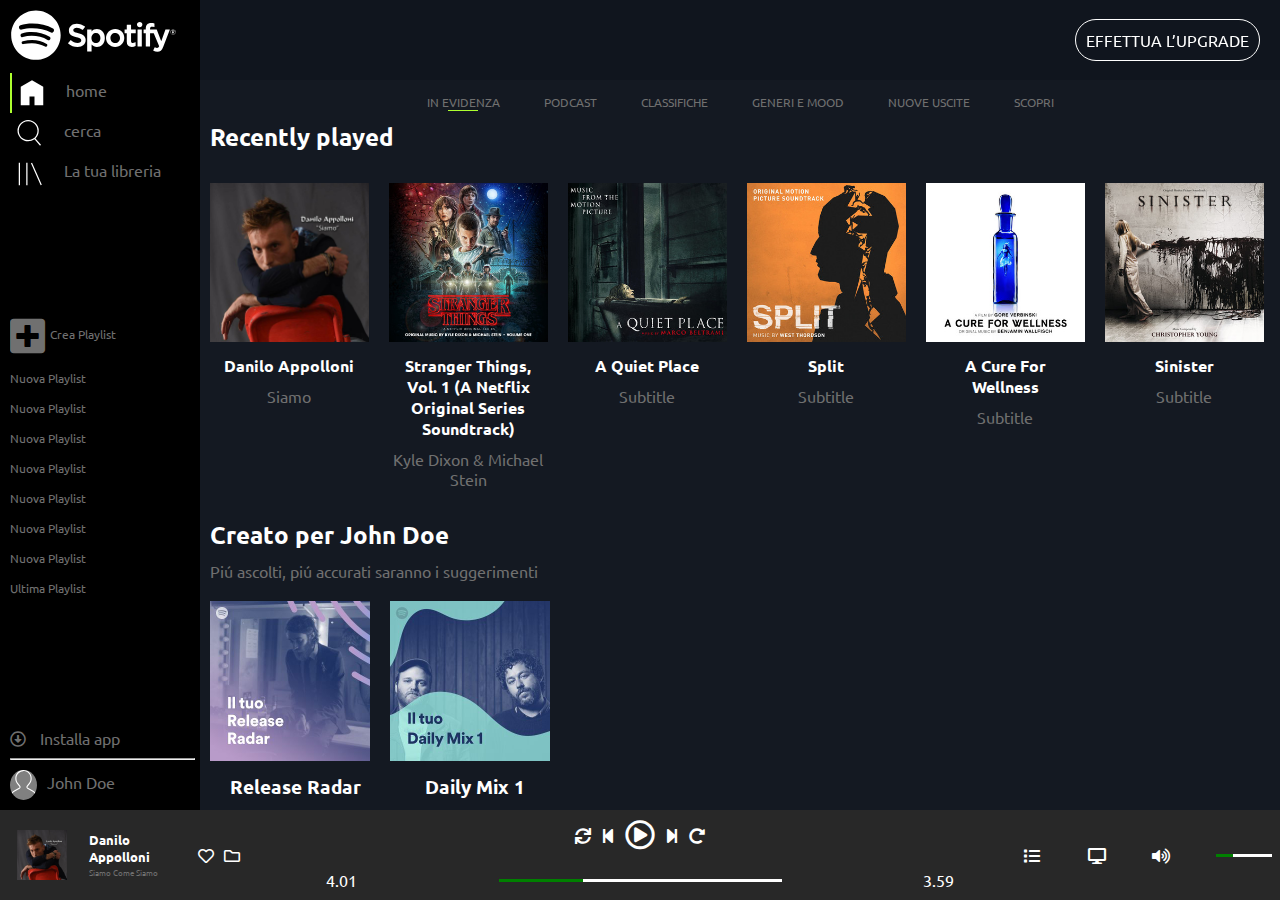
==== commit e1bcd6a5: "sistemazione grafica" ====
--- a/index.html
+++ b/index.html
@@ -101,11 +101,11 @@
 
               <div class="etichetta text-center capitalize">
                 <div class="play">
-                  <img src="img/metal_lifting.jpg" alt="metal">
-                  <i class="far fa-play-circle"></i>
-                </div>
-                <h4 class="col_white p_10">heavy metal</h4>
-                <p>subtitle</p>
+                  <img src="img/danilo.jpg" alt="danilo">
+                  <i class="far fa-play-circle"></i>
+                </div>
+                <h4 class="col_white p_10">Danilo Appolloni</h4>
+                <p>Siamo</p>
               </div>
 
               <div class="etichetta text-center capitalize">
@@ -211,15 +211,15 @@
     <div class="footer">
       <div class="elements">
         <div class="miniature">
-          <img src="img/split.jpeg" alt="splitminiature">
+          <img src="img/danilo.jpg" alt="daniloMiniature">
         </div>
         <div class="miniature capitalize">
-          <h5 class="col_white">sinister</h5>
-          <p>brano nome</p>
+          <h5 class="col_white">Danilo Appolloni</h5>
+          <p>Siamo come siamo</p>
         </div>
         <div class="miniature">
           <span class="pad_l_10"><i class="far fa-heart"></i></span>
-          <span class="pad_l_10"><i class="far fa-heart"></i></span>
+          <span class="pad_l_10"><i class="far fa-folder"></i></span>
         </div>
       </div>
       <div class="elements">
